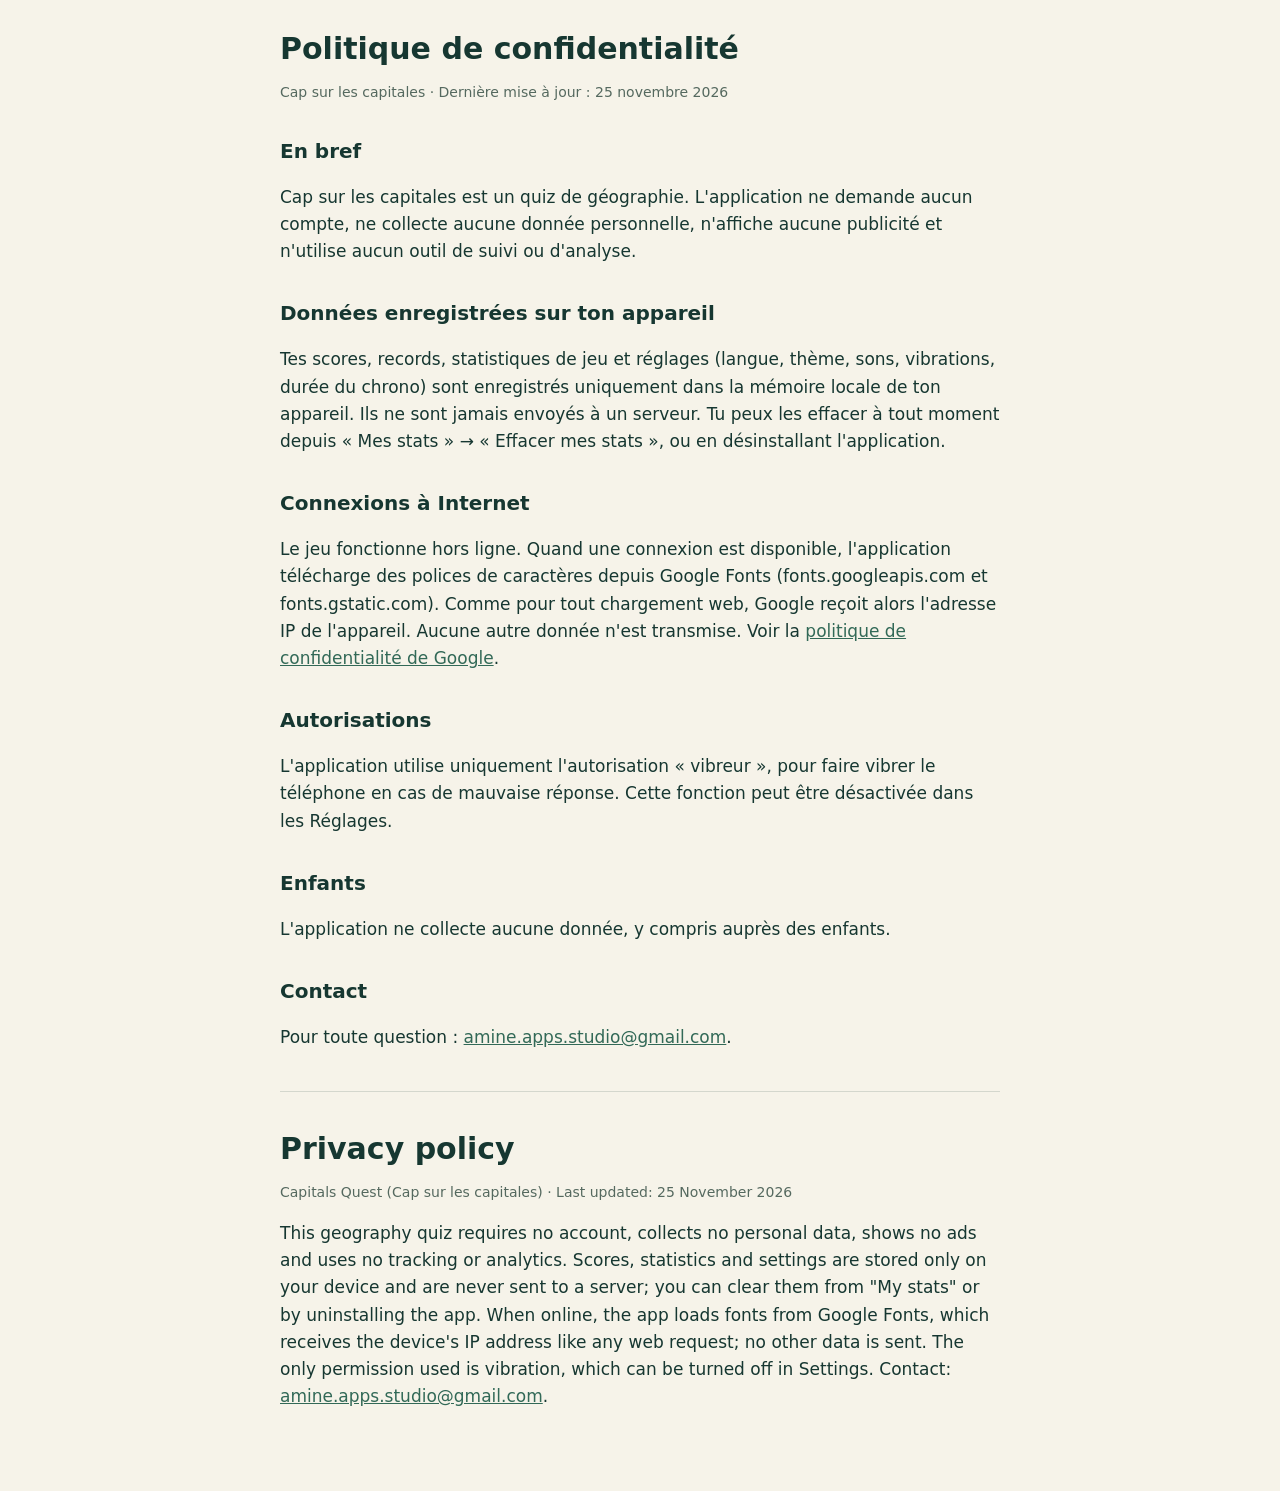
==== confidentialite.html @ 7503d503 "Politique de confidentialité pour le Play Store Co-Authored-By: Claude Opus 5.5 <noreply@anthropic.c" ====
<!doctype html>
<html lang="fr">
<head>
  <meta charset="utf-8">
  <meta name="viewport" content="width=device-width,initial-scale=1">
  <title>Politique de confidentialité · Cap sur les capitales</title>
  <style>
    body { margin: 0; background: #f6f3e9; color: #163731; font: 17px/1.6 system-ui, sans-serif; }
    main { max-width: 720px; margin: 0 auto; padding: 32px 20px 64px; }
    h1 { font-size: 30px; line-height: 1.15; margin: 0 0 8px; }
    h2 { font-size: 20px; margin: 32px 0 8px; }
    .updated { color: #55695f; font-size: 14px; }
    hr { border: 0; border-top: 1px solid #16373126; margin: 40px 0; }
    a { color: #326957; }
  </style>
</head>
<body>
<main>
  <h1>Politique de confidentialité</h1>
  <p class="updated">Cap sur les capitales · Dernière mise à jour : 25 novembre 2026</p>

  <h2>En bref</h2>
  <p>Cap sur les capitales est un quiz de géographie. L'application ne demande aucun compte, ne collecte aucune donnée personnelle, n'affiche aucune publicité et n'utilise aucun outil de suivi ou d'analyse.</p>

  <h2>Données enregistrées sur ton appareil</h2>
  <p>Tes scores, records, statistiques de jeu et réglages (langue, thème, sons, vibrations, durée du chrono) sont enregistrés uniquement dans la mémoire locale de ton appareil. Ils ne sont jamais envoyés à un serveur. Tu peux les effacer à tout moment depuis « Mes stats » → « Effacer mes stats », ou en désinstallant l'application.</p>

  <h2>Connexions à Internet</h2>
  <p>Le jeu fonctionne hors ligne. Quand une connexion est disponible, l'application télécharge des polices de caractères depuis Google Fonts (fonts.googleapis.com et fonts.gstatic.com). Comme pour tout chargement web, Google reçoit alors l'adresse IP de l'appareil. Aucune autre donnée n'est transmise. Voir la <a href="https://policies.google.com/privacy">politique de confidentialité de Google</a>.</p>

  <h2>Autorisations</h2>
  <p>L'application utilise uniquement l'autorisation « vibreur », pour faire vibrer le téléphone en cas de mauvaise réponse. Cette fonction peut être désactivée dans les Réglages.</p>

  <h2>Enfants</h2>
  <p>L'application ne collecte aucune donnée, y compris auprès des enfants.</p>

  <h2>Contact</h2>
  <p>Pour toute question : <a href="mailto:amine.apps.studio@gmail.com">amine.apps.studio@gmail.com</a>.</p>

  <hr>

  <h1>Privacy policy</h1>
  <p class="updated">Capitals Quest (Cap sur les capitales) · Last updated: 25 November 2026</p>
  <p>This geography quiz requires no account, collects no personal data, shows no ads and uses no tracking or analytics. Scores, statistics and settings are stored only on your device and are never sent to a server; you can clear them from "My stats" or by uninstalling the app. When online, the app loads fonts from Google Fonts, which receives the device's IP address like any web request; no other data is sent. The only permission used is vibration, which can be turned off in Settings. Contact: <a href="mailto:amine.apps.studio@gmail.com">amine.apps.studio@gmail.com</a>.</p>
</main>
</body>
</html>
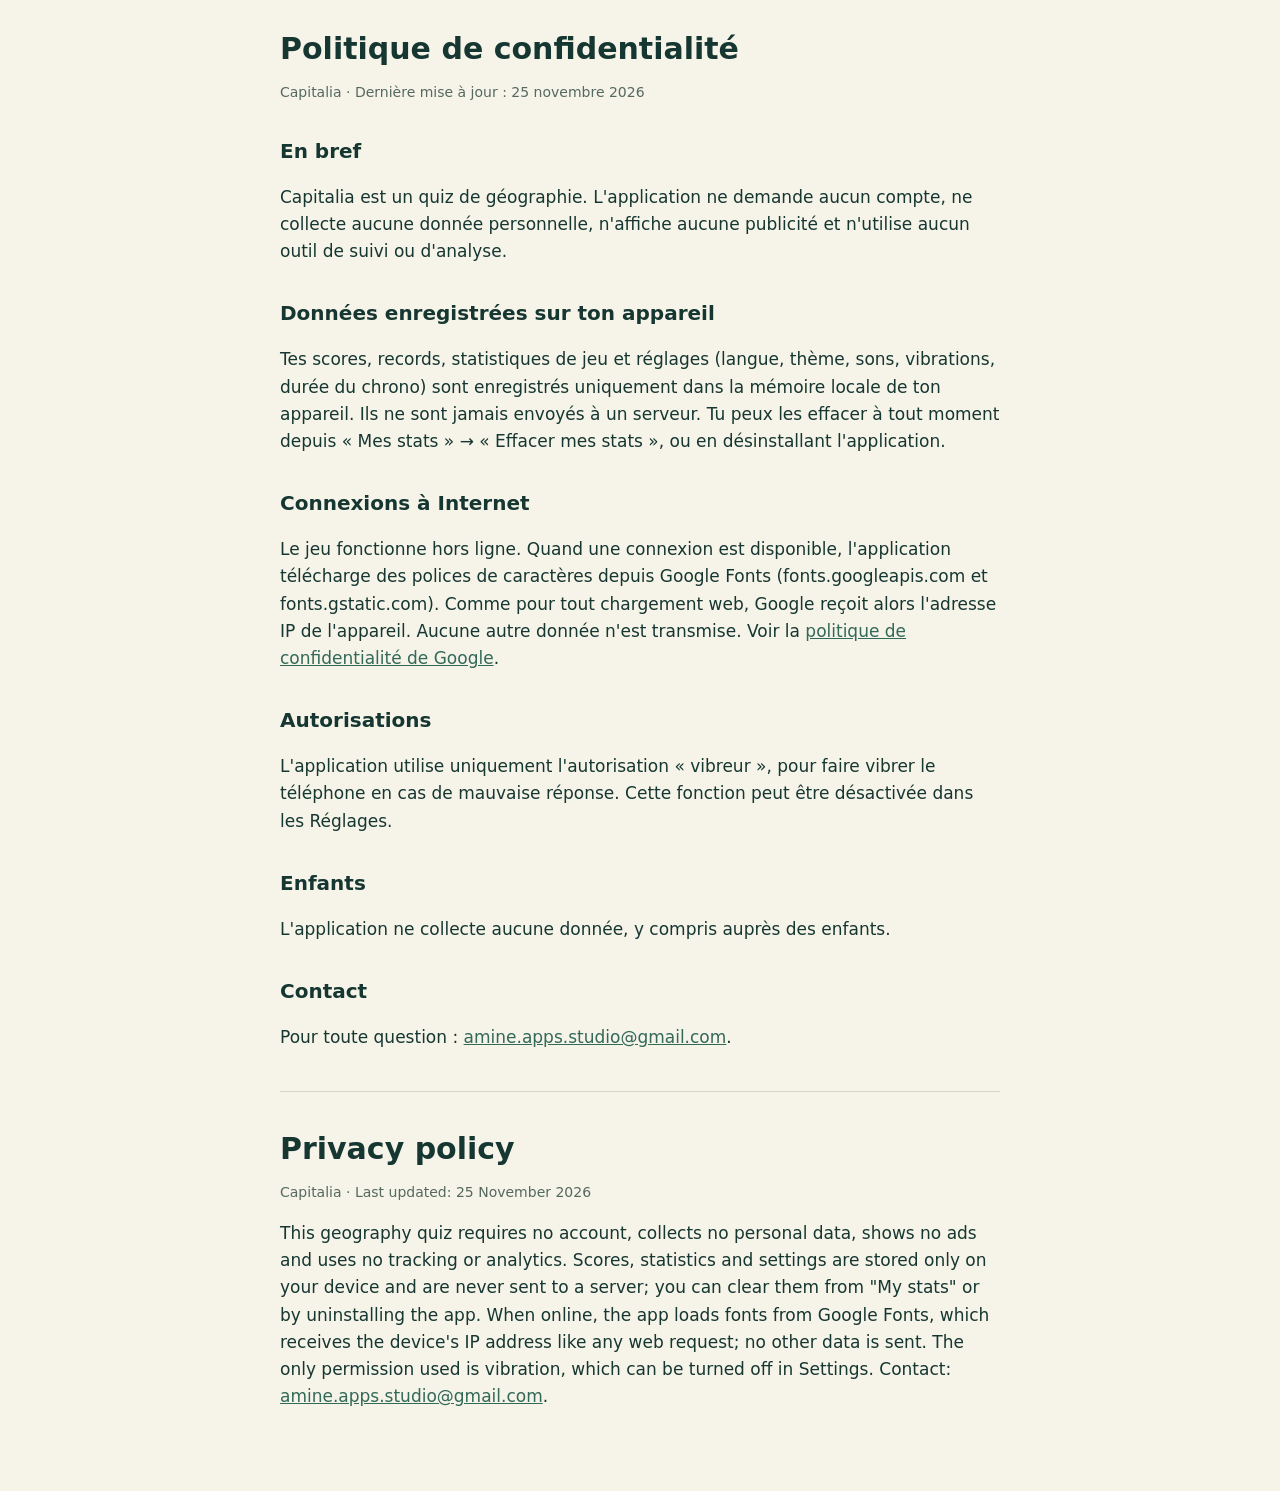
==== commit 20843e85: "Renomme l'app en Capitalia (com.amineboujrada.capitalia) Co-Authored-By: Claude Opus 5.5 <noreply@an" ====
--- a/confidentialite.html
+++ b/confidentialite.html
@@ -3,7 +3,7 @@
 <head>
   <meta charset="utf-8">
   <meta name="viewport" content="width=device-width,initial-scale=1">
-  <title>Politique de confidentialité · Cap sur les capitales</title>
+  <title>Politique de confidentialité · Capitalia</title>
   <style>
     body { margin: 0; background: #f6f3e9; color: #163731; font: 17px/1.6 system-ui, sans-serif; }
     main { max-width: 720px; margin: 0 auto; padding: 32px 20px 64px; }
@@ -17,10 +17,10 @@
 <body>
 <main>
   <h1>Politique de confidentialité</h1>
-  <p class="updated">Cap sur les capitales · Dernière mise à jour : 25 novembre 2026</p>
+  <p class="updated">Capitalia · Dernière mise à jour : 25 novembre 2026</p>
 
   <h2>En bref</h2>
-  <p>Cap sur les capitales est un quiz de géographie. L'application ne demande aucun compte, ne collecte aucune donnée personnelle, n'affiche aucune publicité et n'utilise aucun outil de suivi ou d'analyse.</p>
+  <p>Capitalia est un quiz de géographie. L'application ne demande aucun compte, ne collecte aucune donnée personnelle, n'affiche aucune publicité et n'utilise aucun outil de suivi ou d'analyse.</p>
 
   <h2>Données enregistrées sur ton appareil</h2>
   <p>Tes scores, records, statistiques de jeu et réglages (langue, thème, sons, vibrations, durée du chrono) sont enregistrés uniquement dans la mémoire locale de ton appareil. Ils ne sont jamais envoyés à un serveur. Tu peux les effacer à tout moment depuis « Mes stats » → « Effacer mes stats », ou en désinstallant l'application.</p>
@@ -40,7 +40,7 @@
   <hr>
 
   <h1>Privacy policy</h1>
-  <p class="updated">Capitals Quest (Cap sur les capitales) · Last updated: 25 November 2026</p>
+  <p class="updated">Capitalia · Last updated: 25 November 2026</p>
   <p>This geography quiz requires no account, collects no personal data, shows no ads and uses no tracking or analytics. Scores, statistics and settings are stored only on your device and are never sent to a server; you can clear them from "My stats" or by uninstalling the app. When online, the app loads fonts from Google Fonts, which receives the device's IP address like any web request; no other data is sent. The only permission used is vibration, which can be turned off in Settings. Contact: <a href="mailto:amine.apps.studio@gmail.com">amine.apps.studio@gmail.com</a>.</p>
 </main>
 </body>
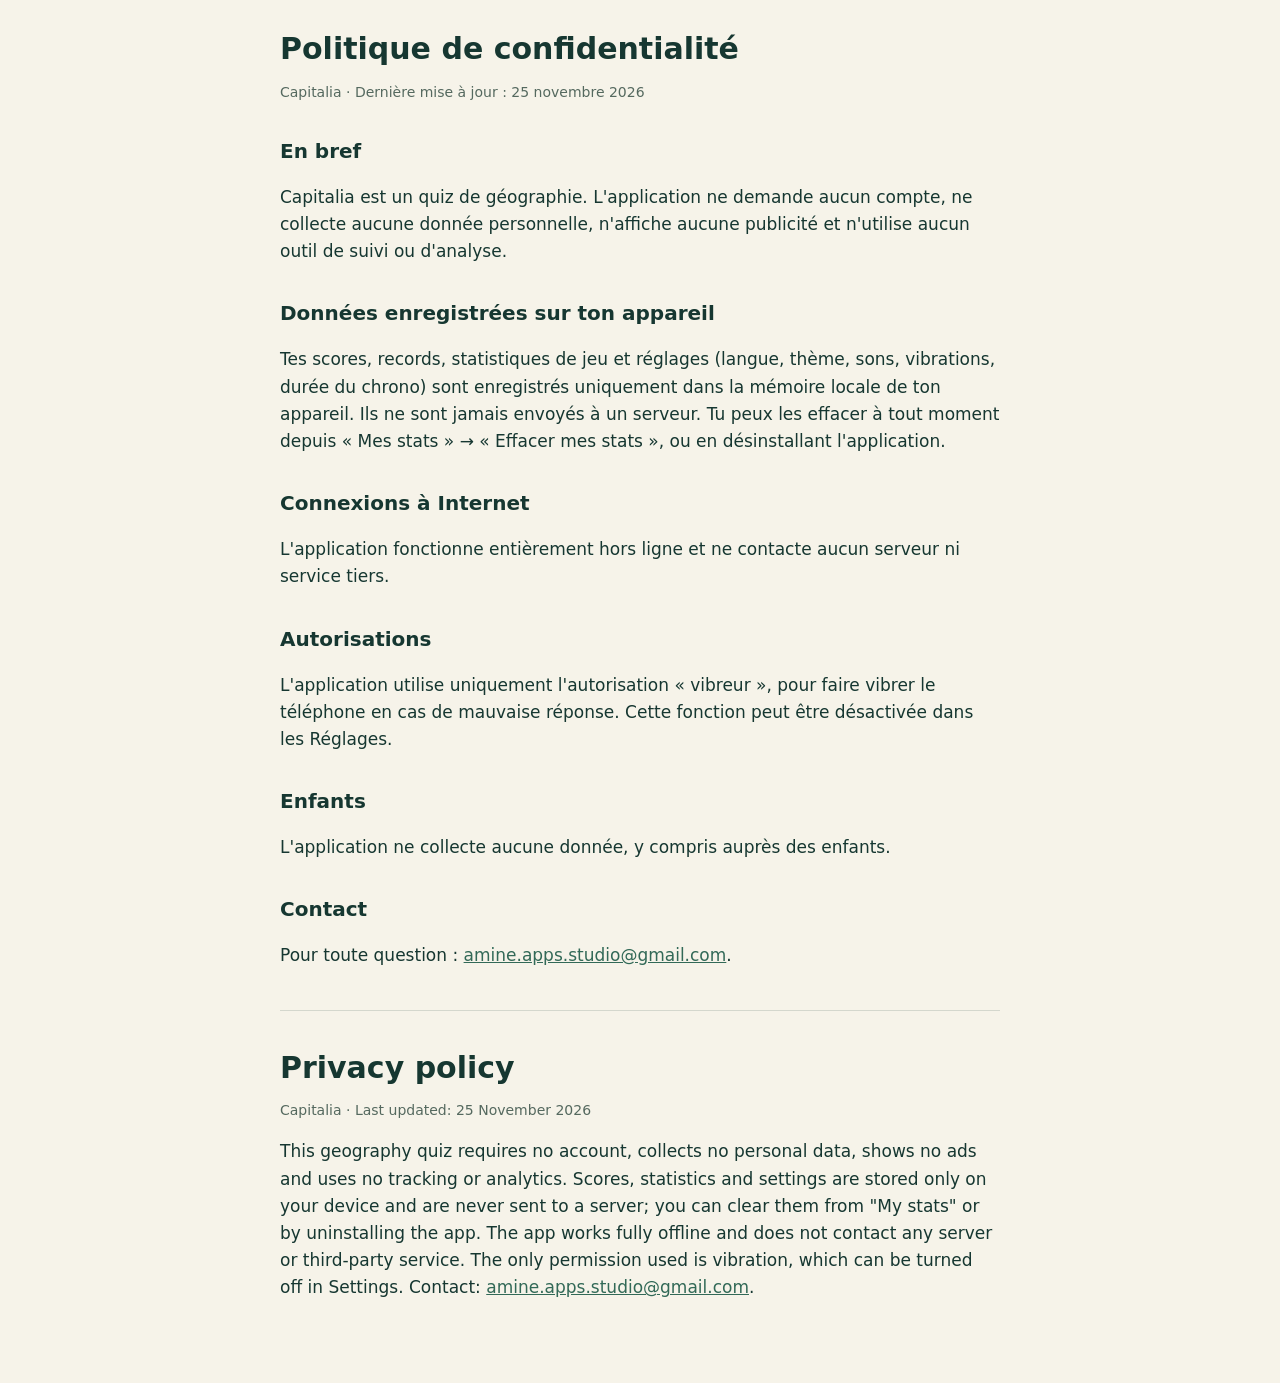
==== commit 0fae9af0: "Supprime Google Fonts : aucune connexion tierce (programme Familles) Co-Authored-By: Claude Opus 5.5" ====
--- a/confidentialite.html
+++ b/confidentialite.html
@@ -26,7 +26,7 @@
   <p>Tes scores, records, statistiques de jeu et réglages (langue, thème, sons, vibrations, durée du chrono) sont enregistrés uniquement dans la mémoire locale de ton appareil. Ils ne sont jamais envoyés à un serveur. Tu peux les effacer à tout moment depuis « Mes stats » → « Effacer mes stats », ou en désinstallant l'application.</p>
 
   <h2>Connexions à Internet</h2>
-  <p>Le jeu fonctionne hors ligne. Quand une connexion est disponible, l'application télécharge des polices de caractères depuis Google Fonts (fonts.googleapis.com et fonts.gstatic.com). Comme pour tout chargement web, Google reçoit alors l'adresse IP de l'appareil. Aucune autre donnée n'est transmise. Voir la <a href="https://policies.google.com/privacy">politique de confidentialité de Google</a>.</p>
+  <p>L'application fonctionne entièrement hors ligne et ne contacte aucun serveur ni service tiers.</p>
 
   <h2>Autorisations</h2>
   <p>L'application utilise uniquement l'autorisation « vibreur », pour faire vibrer le téléphone en cas de mauvaise réponse. Cette fonction peut être désactivée dans les Réglages.</p>
@@ -41,7 +41,7 @@
 
   <h1>Privacy policy</h1>
   <p class="updated">Capitalia · Last updated: 25 November 2026</p>
-  <p>This geography quiz requires no account, collects no personal data, shows no ads and uses no tracking or analytics. Scores, statistics and settings are stored only on your device and are never sent to a server; you can clear them from "My stats" or by uninstalling the app. When online, the app loads fonts from Google Fonts, which receives the device's IP address like any web request; no other data is sent. The only permission used is vibration, which can be turned off in Settings. Contact: <a href="mailto:amine.apps.studio@gmail.com">amine.apps.studio@gmail.com</a>.</p>
+  <p>This geography quiz requires no account, collects no personal data, shows no ads and uses no tracking or analytics. Scores, statistics and settings are stored only on your device and are never sent to a server; you can clear them from "My stats" or by uninstalling the app. The app works fully offline and does not contact any server or third-party service. The only permission used is vibration, which can be turned off in Settings. Contact: <a href="mailto:amine.apps.studio@gmail.com">amine.apps.studio@gmail.com</a>.</p>
 </main>
 </body>
 </html>
